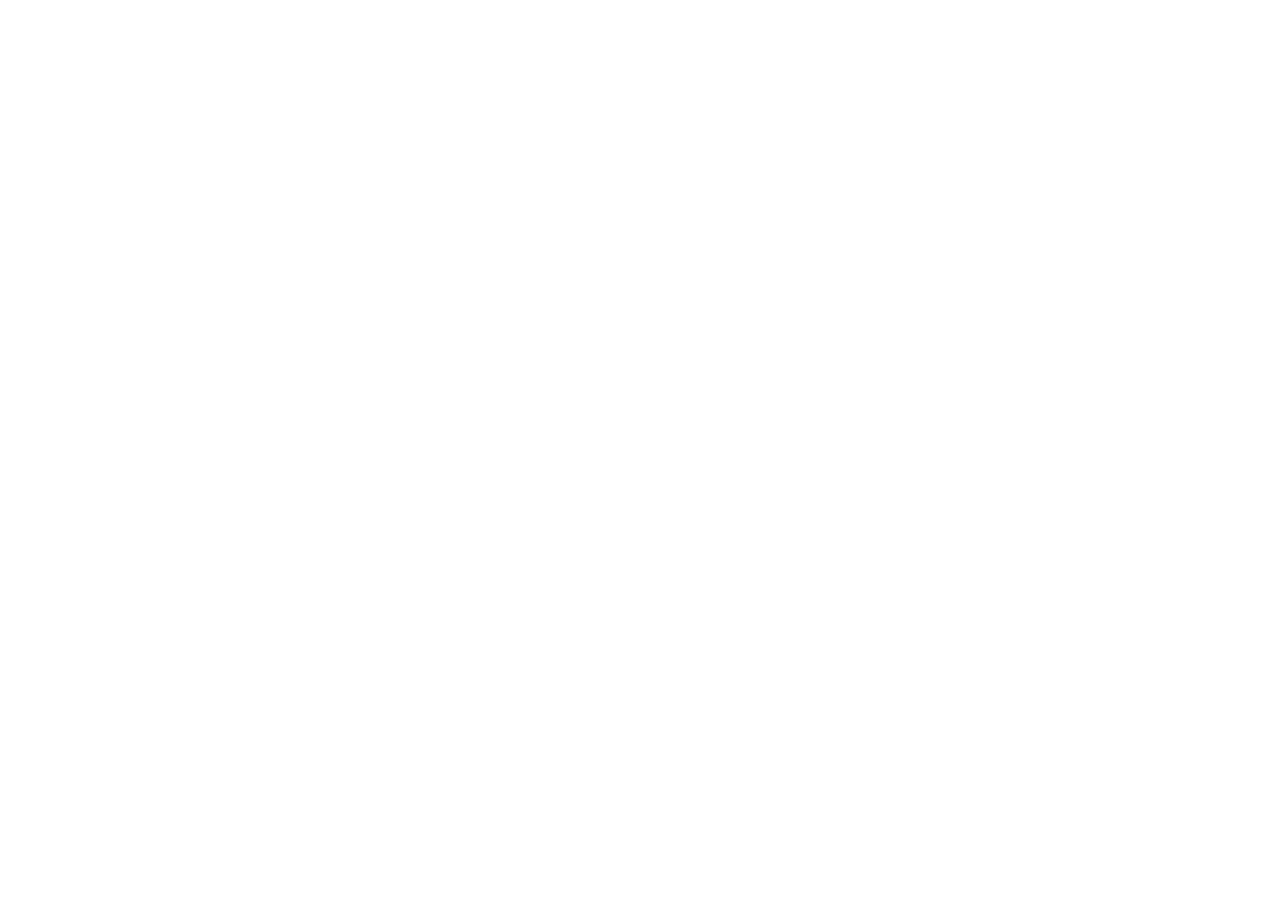
==== index.html @ b1bc32f0 "first commit" ====
<!DOCTYPE html>
<html lang="en">
<head>
    <meta charset="UTF-8">
    <meta http-equiv="X-UA-Compatible" content="IE=edge">
    <meta name="viewport" content="width=device-width, initial-scale=1.0">
    <link rel="stylesheet" href="style.css">
    <title>Assignment-2</title>
</head>
<body>
    
</body>
</html>
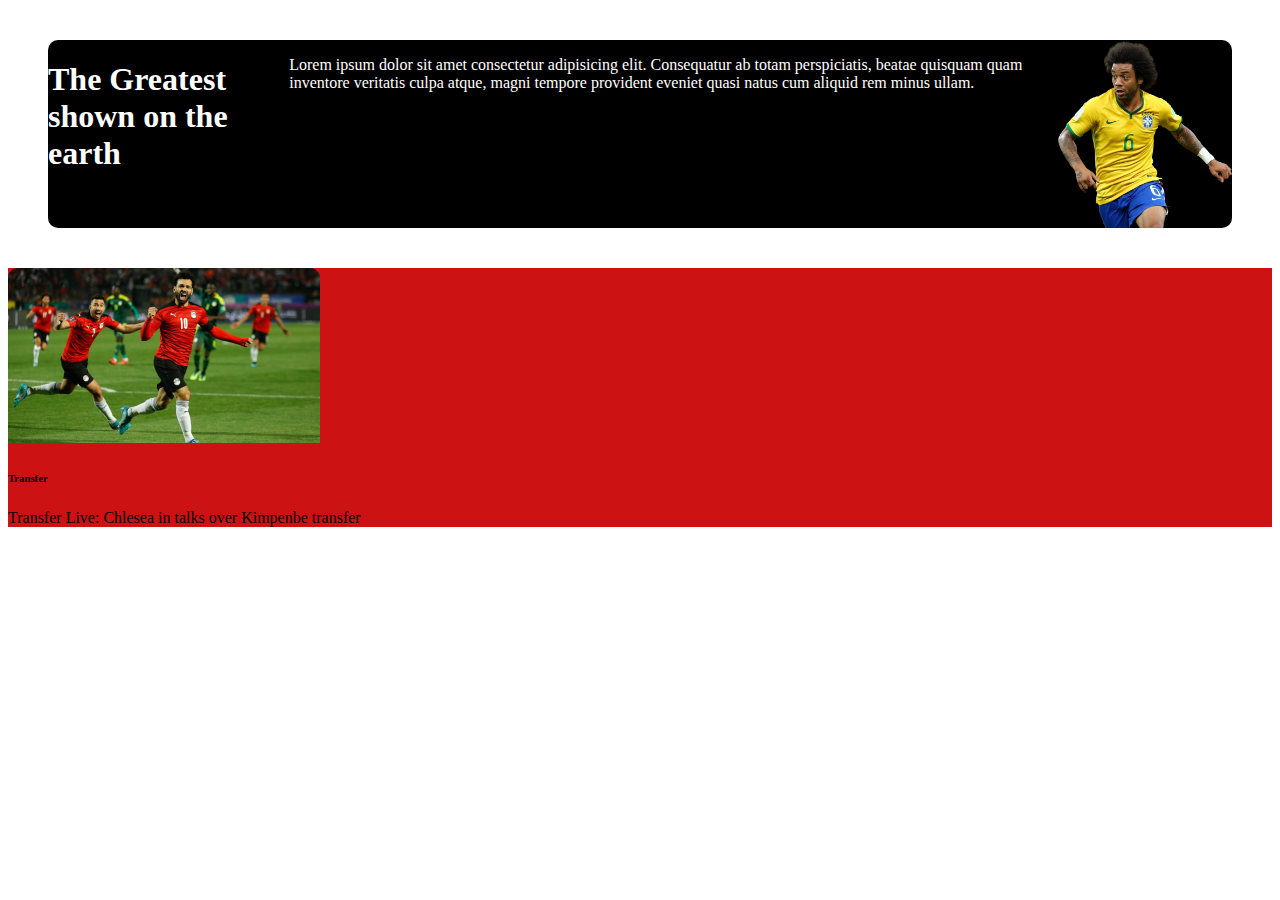
==== commit 974747a1: "second commmit" ====
--- a/index.html
+++ b/index.html
@@ -4,10 +4,44 @@
     <meta charset="UTF-8">
     <meta http-equiv="X-UA-Compatible" content="IE=edge">
     <meta name="viewport" content="width=device-width, initial-scale=1.0">
+    
     <link rel="stylesheet" href="style.css">
     <title>Assignment-2</title>
 </head>
+
 <body>
-    
+
+<section class="header">
+    <div class="text">
+        <h1>The Greatest shown on the earth</h1>
+        <div><p>
+            Lorem ipsum dolor sit amet consectetur adipisicing elit. Consequatur ab totam perspiciatis, beatae quisquam quam inventore veritatis culpa atque, magni tempore provident eveniet quasi natus cum aliquid rem minus ullam.
+        </p>
+        </div>
+        
+    <div class="Banner">
+        <img src="Banner Image.png" alt="Banner Image"> 
+    </div>
+</section>
+   
+    <!-- blog part -->
+
+<section class="blog">
+    <div class="thumbnail">
+        <img src="Blog Image.png" alt="Blog Image">
+        </div>
+
+    <div class="transfer">
+        <h6>Transfer</h6>
+    </div>
+    <div class="transfer-live"></div>
+    <p>Transfer Live: Chlesea in talks
+        over Kimpenbe transfer</p>
+
+
+</section>
+
+
+
 </body>
 </html>--- a/style.css
+++ b/style.css
@@ -0,0 +1,39 @@
+@import url('https://fonts.googleapis.com/css2?family=Poppins&family=Roboto:ital,wght@0,300;0,500;1,400&display=swap');
+
+/* commmon utilitis */
+.body{
+    font-family: 'Poppins', sans-serif;
+    font-family: 'Roboto', sans-serif;
+   
+}
+.Banner img{
+    position: ;
+    height: 100%;
+    width: 100%;
+}
+.header{
+
+}
+
+.blog{
+    background-color: rgb(204, 18, 18);
+}
+.text{
+    color: white;
+    background-color: black;
+    display: flex;
+    border-radius: 10px;
+    margin: 40px
+}
+.transfer{
+
+}
+.transfer-live{
+
+
+}
+
+.thumbnail img{
+
+}
+
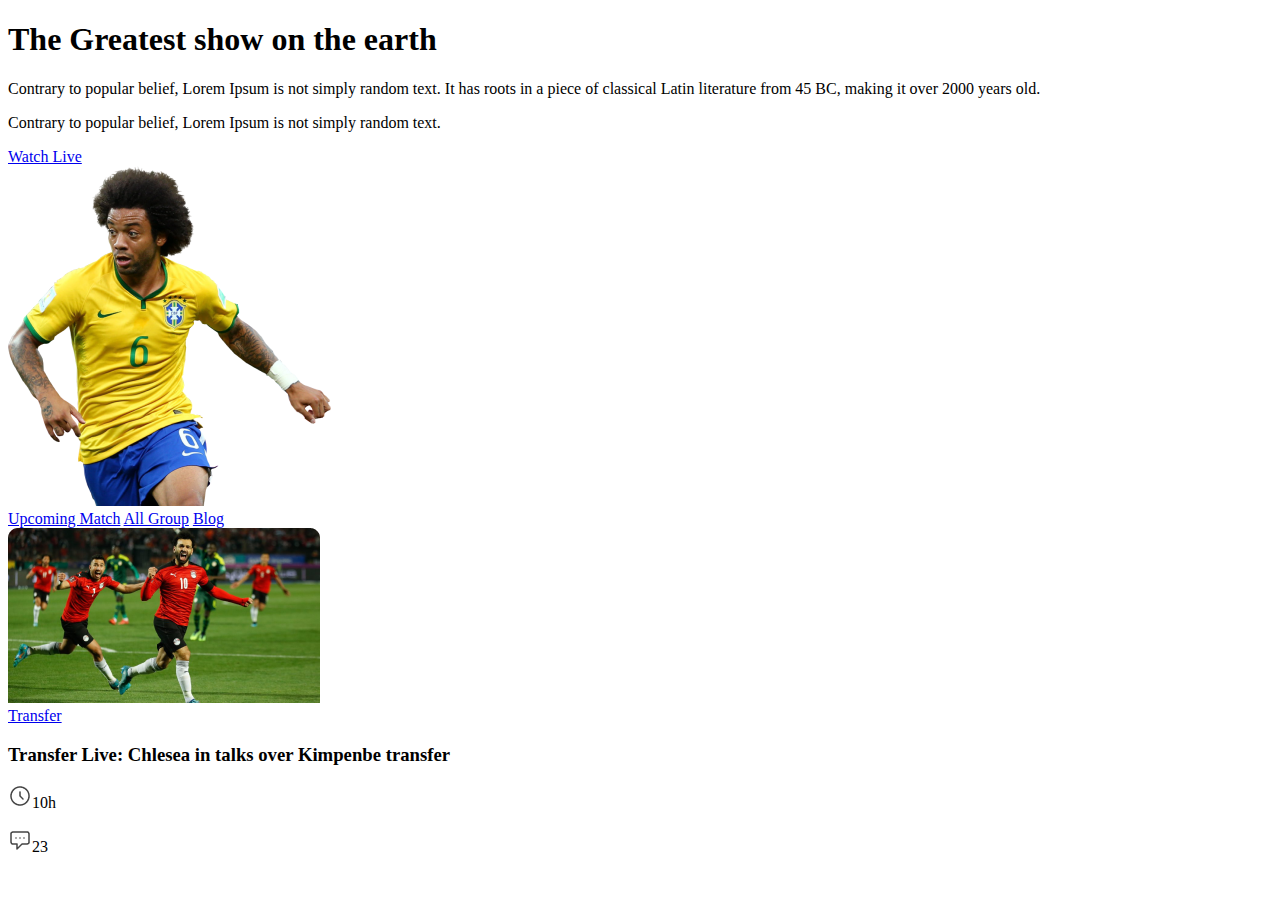
==== commit 24b474a8: "renewrd" ====
--- a/index.html
+++ b/index.html
@@ -1,47 +1,87 @@
 <!DOCTYPE html>
 <html lang="en">
-<head>
-    <meta charset="UTF-8">
-    <meta http-equiv="X-UA-Compatible" content="IE=edge">
-    <meta name="viewport" content="width=device-width, initial-scale=1.0">
-    
-    <link rel="stylesheet" href="style.css">
+  <head>
+    <meta charset="UTF-8" />
+    <meta http-equiv="X-UA-Compatible" content="IE=edge" />
+    <meta name="viewport" content="width=device-width, initial-scale=1.0" />
+    <link
+      rel="stylesheet"
+      href="https://cdnjs.cloudflare.com/ajax/libs/font-awesome/6.1.1/css/all.min.css"
+    />
+    <link rel="stylesheet" href="css/style.css" />
+    <link rel="stylesheet" href="css/responsive.css" />
     <title>Assignment-2</title>
-</head>
-
-<body>
-
-<section class="header">
-    <div class="text">
-        <h1>The Greatest shown on the earth</h1>
-        <div><p>
-            Lorem ipsum dolor sit amet consectetur adipisicing elit. Consequatur ab totam perspiciatis, beatae quisquam quam inventore veritatis culpa atque, magni tempore provident eveniet quasi natus cum aliquid rem minus ullam.
-        </p>
+  </head>
+  <body>
+    <!-- Banner Start-->
+    <section class="banner">
+      <div class="banner_content">
+        <div class="banner_left">
+          <div class="banner_text">
+            <h1>The Greatest show on the earth</h1>
+            <p class="d-md-sm-none">
+              Contrary to popular belief, Lorem Ipsum is not simply random text.
+              It has roots in a piece of classical Latin literature from 45 BC,
+              making it over 2000 years old.
+            </p>
+            <p class="d-lg-none d-md-sm-block">
+              Contrary to popular belief, Lorem Ipsum is not simply random text.
+            </p>
+            <a href="#" class="btn btn-banner">Watch Live</a>
+          </div>
         </div>
-        
-    <div class="Banner">
-        <img src="Banner Image.png" alt="Banner Image"> 
-    </div>
-</section>
-   
-    <!-- blog part -->
-
-<section class="blog">
-    <div class="thumbnail">
-        <img src="Blog Image.png" alt="Blog Image">
+        <div class="banner_right">
+          <div class="banner_img">
+            <img
+              src="images/Banner Image.png"
+              class="image-fluid"
+              alt="world cup"
+            />
+          </div>
         </div>
-
-    <div class="transfer">
-        <h6>Transfer</h6>
-    </div>
-    <div class="transfer-live"></div>
-    <p>Transfer Live: Chlesea in talks
-        over Kimpenbe transfer</p>
-
-
-</section>
-
-
-
-</body>
-</html>+      </div>
+    </section>
+    <!-- banner part end -->
+    <!-- live match list start -->
+    <section class="live_match">
+      <div class="live_match_box">
+        <div class="live_match_content">
+          <div class="live_match_left">
+            <div class="live_btn_list">
+              <a href="upcomming.html" class="btn live_btn">Upcoming Match</a>
+              <a href="group.html" class="btn live_btn">All Group</a>
+              <a href="index.html" class="btn live_btn btn-active blog_btn"
+                >Blog</a
+              >
+            </div>
+          </div>
+          <div class="live_match_right">
+            <!-- single grid start -->
+            <div class="live_match_item">
+              <img
+                src="images/Blog Image.png"
+                class="image-fluid"
+                alt="world cup"
+              />
+              <div class="match_item_bottom">
+                <a href="#" class="btn-small">Transfer</a>
+                <h3>Transfer Live: Chlesea in talks over Kimpenbe transfer</h3>
+                <div class="icon_bpx">
+                  <p>
+                    <img
+                      src="images/Time Icon.png"
+                      class="image-fluid"
+                      alt="world cup"
+                    /><span>10h</span>
+                  </p>
+                  <p class="icon_2">
+                    <img
+                      src="images/Chat Icon.png"
+                      class="image-fluid"
+                      alt="world cup"
+                    /><span>23</span>
+                  </p>
+                </div>
+              </div>
+            </div>
+            <!-- single grid end -->
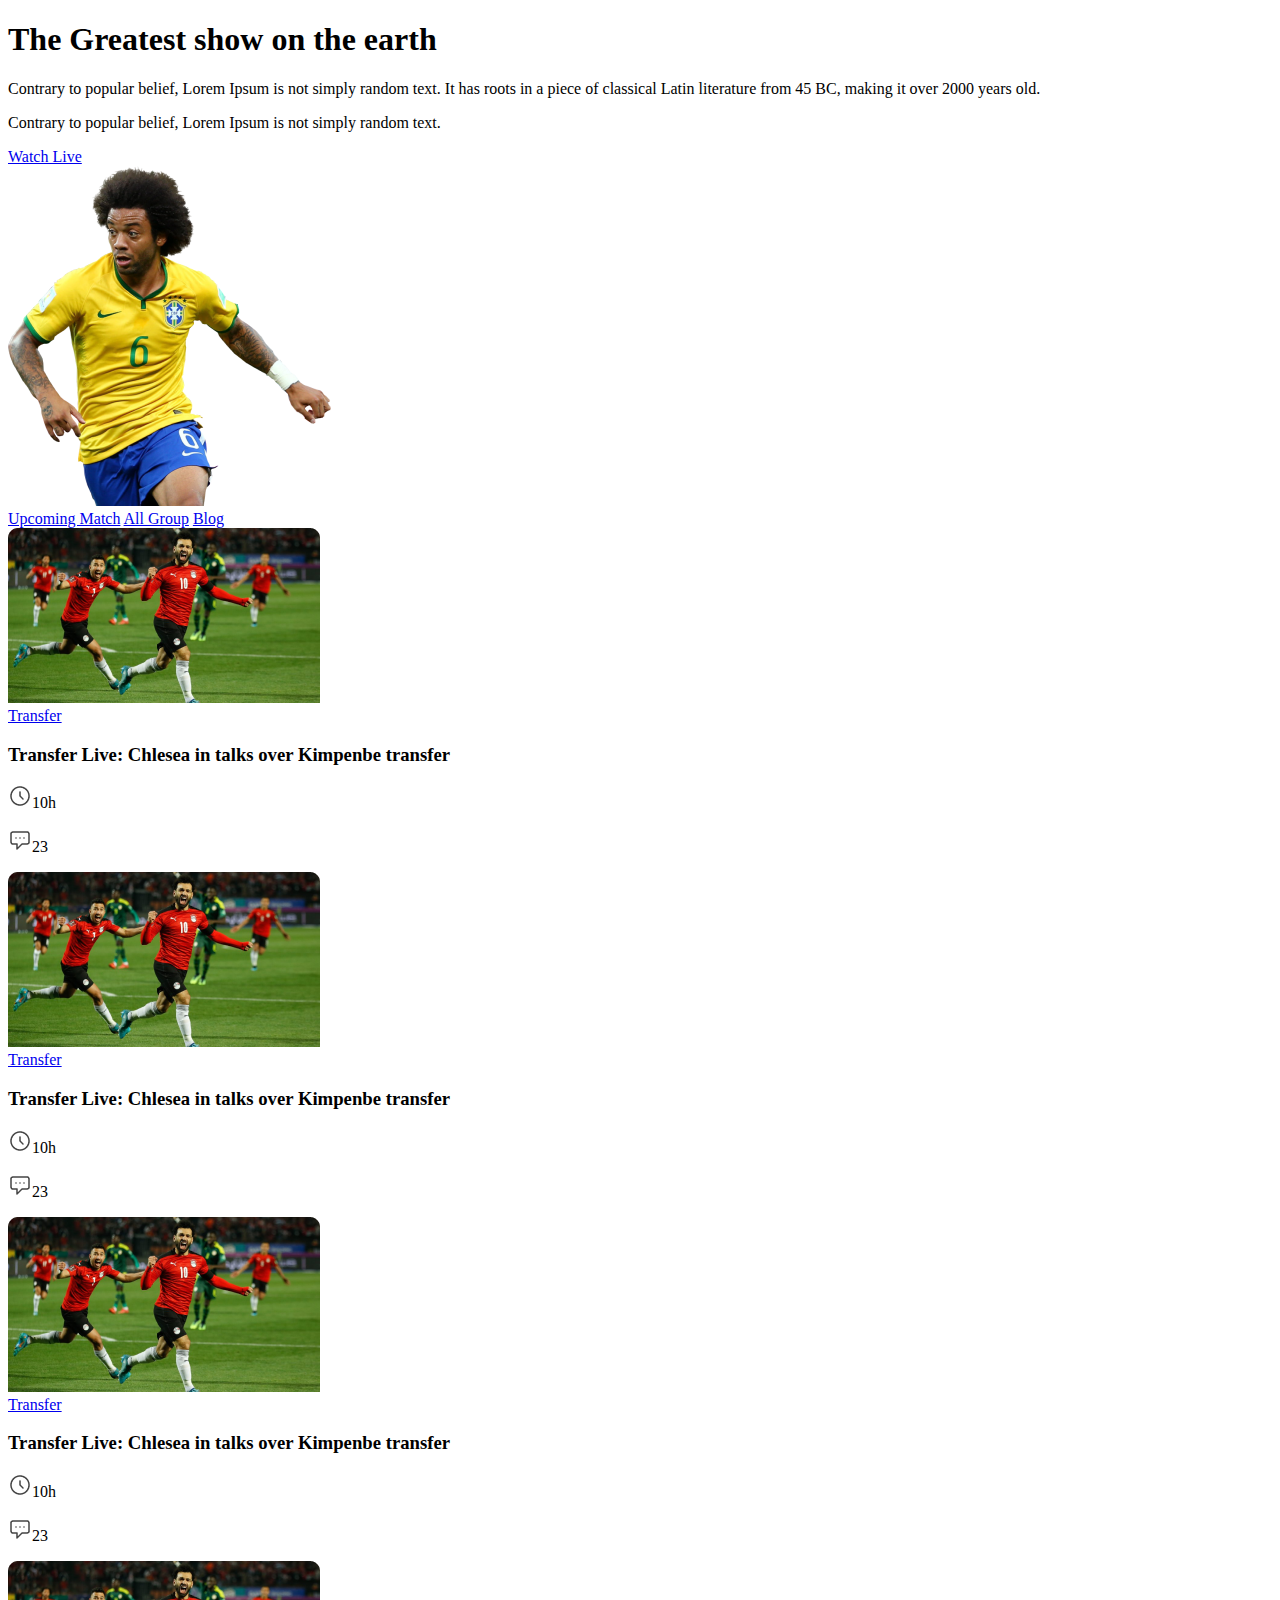
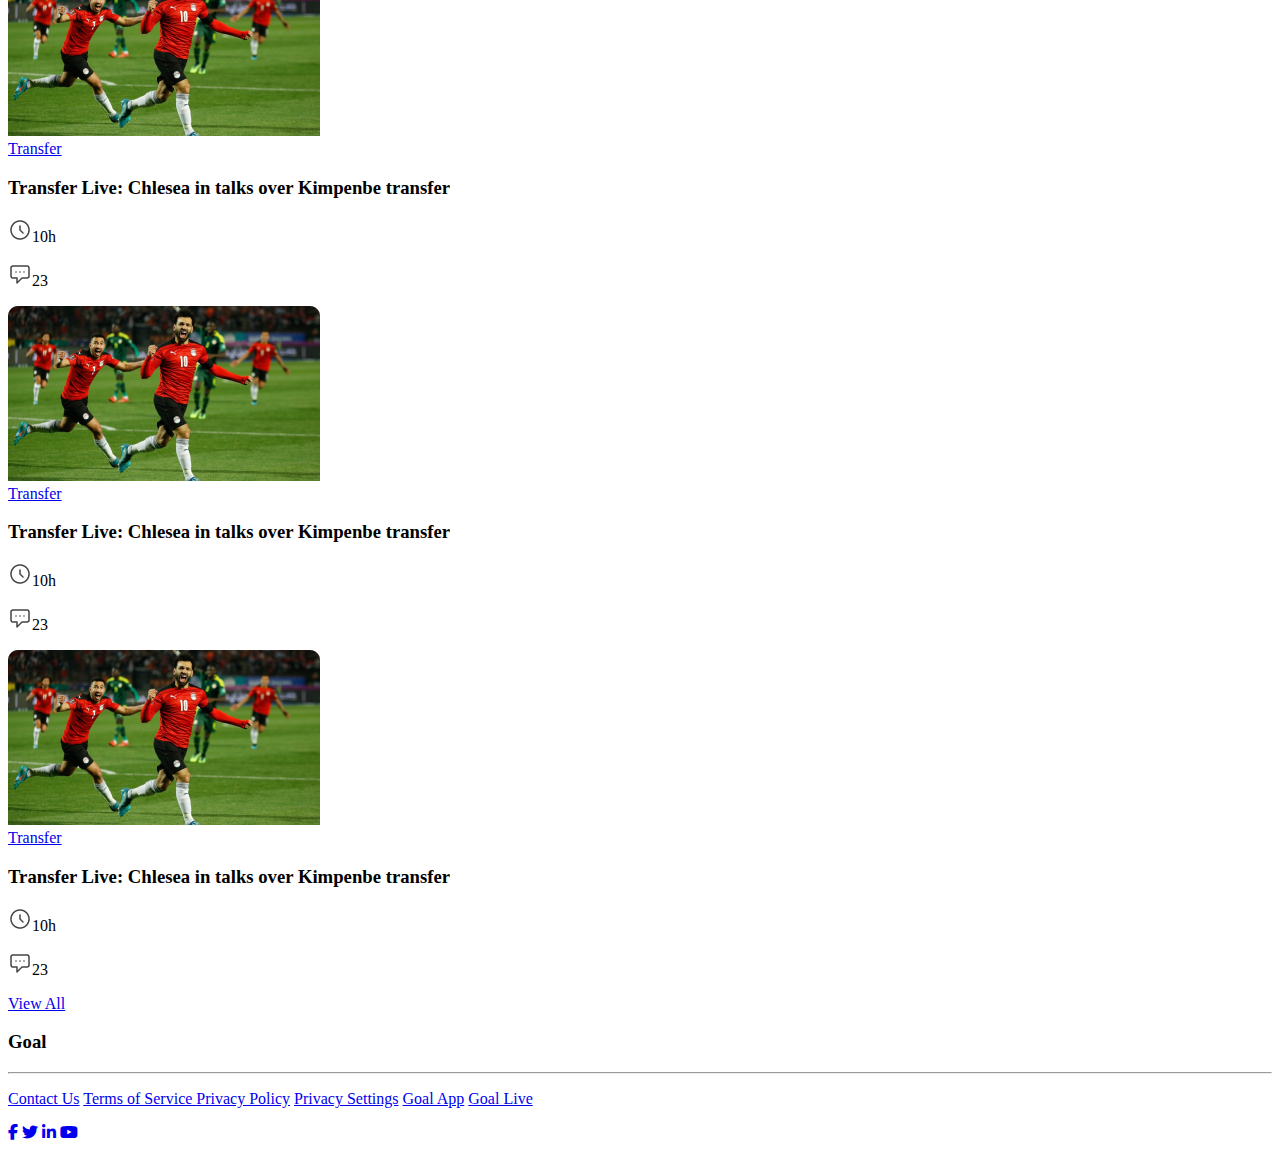
==== commit 2b255d6d: "upcoming added" ====
--- a/index.html
+++ b/index.html
@@ -85,3 +85,200 @@
               </div>
             </div>
             <!-- single grid end -->
+
+            <!-- single grid start -->
+            <div class="live_match_item">
+              <img
+                src="images/Blog Image.png"
+                class="image-fluid"
+                alt="world cup"
+              />
+              <div class="match_item_bottom">
+                <a href="#" class="btn-small">Transfer</a>
+                <h3>Transfer Live: Chlesea in talks over Kimpenbe transfer</h3>
+                <div class="icon_bpx">
+                  <p>
+                    <img
+                      src="images/Time Icon.png"
+                      class="image-fluid"
+                      alt="world cup"
+                    /><span>10h</span>
+                  </p>
+                  <p class="icon_2">
+                    <img
+                      src="images/Chat Icon.png"
+                      class="image-fluid"
+                      alt="world cup"
+                    /><span>23</span>
+                  </p>
+                </div>
+              </div>
+            </div>
+            <!-- single grid end -->
+
+            <!-- single grid start -->
+            <div class="live_match_item">
+              <img
+                src="images/Blog Image.png"
+                class="image-fluid"
+                alt="world cup"
+              />
+              <div class="match_item_bottom">
+                <a href="#" class="btn-small">Transfer</a>
+                <h3>Transfer Live: Chlesea in talks over Kimpenbe transfer</h3>
+                <div class="icon_bpx">
+                  <p>
+                    <img
+                      src="images/Time Icon.png"
+                      class="image-fluid"
+                      alt="world cup"
+                    /><span>10h</span>
+                  </p>
+                  <p class="icon_2">
+                    <img
+                      src="images/Chat Icon.png"
+                      class="image-fluid"
+                      alt="world cup"
+                    /><span>23</span>
+                  </p>
+                </div>
+              </div>
+            </div>
+            <!-- single grid end -->
+
+            <!-- single grid start -->
+            <div class="live_match_item">
+              <img
+                src="images/Blog Image.png"
+                class="image-fluid"
+                alt="world cup"
+              />
+              <div class="match_item_bottom">
+                <a href="#" class="btn-small">Transfer</a>
+                <h3>Transfer Live: Chlesea in talks over Kimpenbe transfer</h3>
+                <div class="icon_bpx">
+                  <p>
+                    <img
+                      src="images/Time Icon.png"
+                      class="image-fluid"
+                      alt="world cup"
+                    /><span>10h</span>
+                  </p>
+                  <p class="icon_2">
+                    <img
+                      src="images/Chat Icon.png"
+                      class="image-fluid"
+                      alt="world cup"
+                    /><span>23</span>
+                  </p>
+                </div>
+              </div>
+            </div>
+            <!-- single grid end -->
+
+            <!-- single grid start -->
+            <div class="live_match_item">
+              <img
+                src="images/Blog Image.png"
+                class="image-fluid"
+                alt="world cup"
+              />
+              <div class="match_item_bottom">
+                <a href="#" class="btn-small">Transfer</a>
+                <h3>Transfer Live: Chlesea in talks over Kimpenbe transfer</h3>
+                <div class="icon_bpx">
+                  <p>
+                    <img
+                      src="images/Time Icon.png"
+                      class="image-fluid"
+                      alt="world cup"
+                    /><span>10h</span>
+                  </p>
+                  <p class="icon_2">
+                    <img
+                      src="images/Chat Icon.png"
+                      class="image-fluid"
+                      alt="world cup"
+                    /><span>23</span>
+                  </p>
+                </div>
+              </div>
+            </div>
+            <!-- single grid end -->
+
+            <!-- single grid start -->
+            <div class="live_match_item">
+              <img
+                src="images/Blog Image.png"
+                class="image-fluid"
+                alt="world cup"
+              />
+              <div class="match_item_bottom">
+                <a href="#" class="btn-small">Transfer</a>
+                <h3>Transfer Live: Chlesea in talks over Kimpenbe transfer</h3>
+                <div class="icon_bpx">
+                  <p>
+                    <img
+                      src="images/Time Icon.png"
+                      class="image-fluid"
+                      alt="world cup"
+                    /><span>10h</span>
+                  </p>
+                  <p class="icon_2">
+                    <img
+                      src="images/Chat Icon.png"
+                      class="image-fluid"
+                      alt="world cup"
+                    /><span>23</span>
+                  </p>
+                </div>
+              </div>
+            </div>
+            <!-- single grid end -->
+          </div>
+        </div>
+        <a href="#" class="btn btn-active btn_for_md">View All</a>
+      </div>
+    </section>
+    <!-- live match list end -->
+
+    <!-- footer part start -->
+    <footer class="footer">
+      <div class="footer_top">
+        <div class="footer_top_text">
+          <h3>Goal</h3>
+        </div>
+      </div>
+      <hr />
+      <div class="footer_bottom">
+        <div class="footer_menu">
+          <p>
+            <a href="#">Contact Us</a>
+            <a href="#">Terms of Service </a>
+            <a href="#">Privacy Policy</a>
+            <a href="#">Privacy Settings</a>
+            <a href="#">Goal App</a>
+            <a href="#">Goal Live</a>
+          </p>
+        </div>
+        <div class="social_link">
+          <p>
+            <a href="https://www.facebook.com/" target="_blank"
+              ><i class="fa-brands fa-facebook-f"></i
+            ></a>
+            <a href="https://twitter.com/"
+              ><i class="fa-brands fa-twitter" target="_blank"></i
+            ></a>
+            <a href="https://www.linkedin.com/" target="_blank"
+              ><i class="fa-brands fa-linkedin-in"></i
+            ></a>
+            <a href="https://www.youtube.com/" target="_blank"
+              ><i class="fa-brands fa-youtube"></i
+            ></a>
+          </p>
+        </div>
+      </div>
+    </footer>
+    <!-- footer part end -->
+  </body>
+</html>
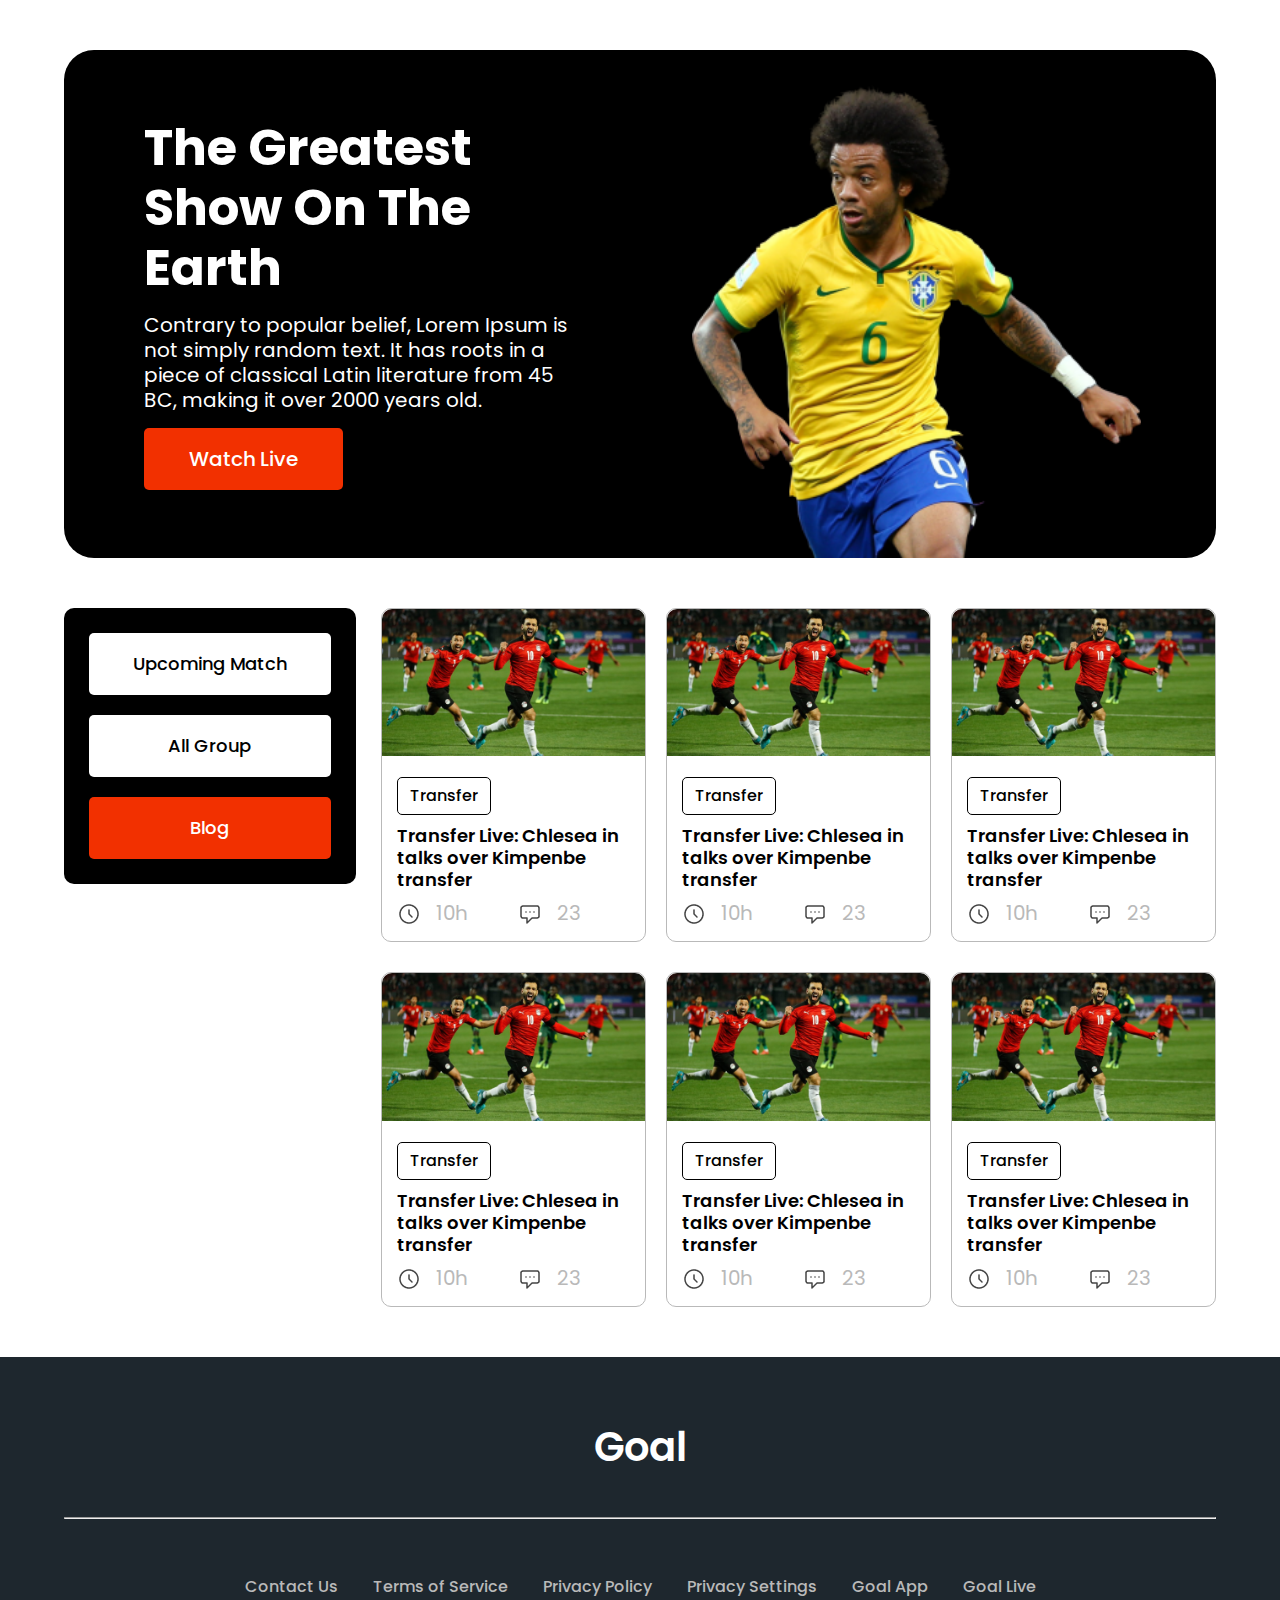
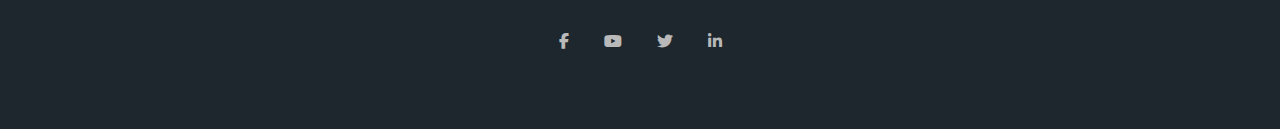
==== commit 2ac9d9d5: "some error found" ====
--- a/index.html
+++ b/index.html
@@ -18,13 +18,13 @@
       <div class="banner_content">
         <div class="banner_left">
           <div class="banner_text">
-            <h1>The Greatest show on the earth</h1>
+            <h1>The Greatest Show On The Earth</h1>
             <p class="d-md-sm-none">
               Contrary to popular belief, Lorem Ipsum is not simply random text.
               It has roots in a piece of classical Latin literature from 45 BC,
               making it over 2000 years old.
             </p>
-            <p class="d-lg-none d-md-sm-block">
+            <p class="banner-p d-md-sm-block">
               Contrary to popular belief, Lorem Ipsum is not simply random text.
             </p>
             <a href="#" class="btn btn-banner">Watch Live</a>
@@ -42,6 +42,7 @@
       </div>
     </section>
     <!-- banner part end -->
+
     <!-- live match list start -->
     <section class="live_match">
       <div class="live_match_box">
@@ -266,15 +267,16 @@
             <a href="https://www.facebook.com/" target="_blank"
               ><i class="fa-brands fa-facebook-f"></i
             ></a>
+            <a href="https://www.youtube.com/" target="_blank"
+            ><i class="fa-brands fa-youtube"></i
+          ></a>
             <a href="https://twitter.com/"
               ><i class="fa-brands fa-twitter" target="_blank"></i
             ></a>
             <a href="https://www.linkedin.com/" target="_blank"
               ><i class="fa-brands fa-linkedin-in"></i
             ></a>
-            <a href="https://www.youtube.com/" target="_blank"
-              ><i class="fa-brands fa-youtube"></i
-            ></a>
+           
           </p>
         </div>
       </div>
--- a/css/style.css
+++ b/css/style.css
@@ -0,0 +1,329 @@
+@import url("https://fonts.googleapis.com/css2?family=Poppins:wght@300;400;500;600;700&display=swap");
+
+/* root part */
+:root {
+  --color-primary: #000000;
+  --color-border-primary: #000000;
+  --color-secondery: #f23000;
+  --color-hover-red: #2c5a97;
+  --color-icon: rgba(22, 22, 22, 0.7);
+  --color-footer-link: #b9b9b9;
+  --color-white: #ffffff;
+  --color-hover-white: #ffffff;
+  --color-footer: #1e272e;
+}
+
+/* first part started */
+* {
+  padding: 0;
+  margin: 0;
+  box-sizing: border-box;
+}
+
+body {
+  font-family: "Poppins", sans-serif;
+  font-size: 20px;
+  font-weight: 400;
+  color: var(--color-primary);
+  line-height: 25px;
+}
+
+p,ul,h1,h2,h3,h4,h5,h6{
+  margin: 0px;
+}
+
+p {
+  color: var(--color-white);
+}
+
+section {
+  width: 90%;
+  margin: 50px auto;
+}
+.image-fluid {
+  max-width: 100%;
+}
+.text-center {
+  text-align: center;
+}
+/* first part finished */
+
+
+
+.btn {
+  font-family: "Poppins", sans-serif;
+  font-size: 20px;
+  line-height: 30px;
+  font-weight: 500;
+  text-decoration: none;
+  display: inline-block;
+  background-color: var(--color-white);
+  color: var(--color-primary);
+  border-radius: 5px;
+}
+.btn-banner {
+  padding: 16px 45px;
+  background-color: var(--color-secondery);
+  color: var(--color-white);
+  position: relative;
+}
+.btn-active {
+  background-color: var(--color-secondery);
+  color: var(--color-white);
+}
+.btn-small {
+  font-family: "Poppins", sans-serif;
+  font-size: 16px;
+  line-height: 24px;
+  font-weight: 500;
+  padding: 6px 12px;
+  background-color: var(--color-white);
+  color: var(--color-primary);
+  border: 1px solid var(--color-border-primary);
+  border-radius: 5px;
+  display: inline-block;
+  text-decoration: none;
+  transition: 0.4s all ease;
+}
+/* btn css end */
+
+/* main css part start */
+/* banner part start */
+.banner {
+  background-color: var(--color-primary);
+  border-radius: 30px;
+}
+.banner_content {
+  display: flex;
+  justify-content: space-between;
+}
+.banner_left {
+  width: 45%;
+  min-height: 100%;
+  display: flex;
+  align-items: center;
+}
+.banner_right {
+  width: 52%;
+  padding-top: 35px;
+}
+.banner_img {
+  display: flex;
+  align-items: flex-end;
+  justify-content: center;
+  min-height: 100%;
+}
+.banner_img img {
+  width: 75%;
+}
+.banner_text {
+  padding-left: 80px;
+}
+.banner_text h1 {
+  margin-bottom: 20px;
+  font-size: 70px;
+  line-height: 80px;
+  font-weight: 700;
+  color: var(--color-white);
+}
+.banner_text p {
+  margin-bottom: 20px;
+}
+.btn-banner::before {
+  content: url(../images/right.png);
+  position: absolute;
+  top: 33%;
+  transition: 0.5s all ease;
+  right: 20%;
+  opacity: 0;
+  transition: 0.3s;
+}
+
+.btn-banner:hover.btn-banner::before {
+  right: 7%;
+  opacity: 1;
+}
+
+.banner-p{
+  display: none;
+}
+
+/* banner part end */
+
+
+/* live match part start */
+
+.live_match_content {
+  display: flex;
+  justify-content: space-between;
+}
+
+.live_btn:hover {
+  background-color: var(--color-hover-red);
+  color: var(--color-white);
+}
+
+.live_btn {
+  display: block;
+  width: 100%;
+  padding: 16px 30px;
+  text-align: center;
+  margin-bottom: 20px;
+  transition: 0.4s all ease;
+}
+
+.live_btn:last-child {
+  margin-bottom: 0;
+}
+
+.live_match_left {
+  width: 300px;
+  max-height: 276px;
+  padding: 25px;
+  box-sizing: border-box;
+  background-color: var(--color-primary);
+  margin-right: 25px;
+  border-radius: 10px;
+}
+
+.live_match_right {
+  box-sizing: border-box;
+  width: 75%;
+  display: grid;
+  grid-template-columns: repeat(3, 1fr);
+  grid-template-rows: repeat(2, 1fr);
+  gap: 30px 20px;
+}
+
+.live_match_item {
+  border: 1px solid var(--color-footer-link);
+  border-radius: 10px;
+}
+
+.live_match_item img {
+  border-top-left-radius: 10px;
+  border-top-right-radius: 10px;
+}
+
+.match_item_bottom {
+  padding: 20px;
+}
+
+.btn_for_md {
+  padding: 16px 35px;
+  margin: 0 auto;
+  width: 200px;
+  margin: 0 auto;
+  text-align: center;
+  margin-top: 40px;
+  display: none;
+}
+
+.match_item_bottom h3 {
+  margin: 10px 0;
+  font-size: 18px;
+  line-height: 27px;
+  font-weight: 600;
+}
+
+.icon_bpx {
+  display: flex;
+}
+
+.icon_bpx p {
+  color: var(--color-footer-link);
+  display: flex;
+  align-items: center;
+}
+
+.icon_bpx p span {
+  margin-left: 15px;
+}
+
+.icon_2 {
+  margin-left: 50px;
+}
+
+.btn-small:hover {
+  background-color: var(--color-secondery);
+  border-color: var(--color-secondery);
+  color: var(--color-white);
+}
+
+/* live match part  */
+
+
+
+/* footer part  */
+.footer {
+  padding: 60px 0;
+  background-color: var(--color-footer);
+}
+
+hr{
+  width: 90%;
+  margin: 40px auto;
+}
+
+.footer_top_text {
+  text-align: center;
+}
+
+.footer_top_text h3 {
+  font-size: 40px;
+  line-height: 60px;
+  font-weight: 600;
+  color: var(--color-white);
+}
+
+.footer_menu,
+.social_link {
+  text-align: center;
+}
+
+.footer_menu p a,
+.social_link p a {
+  font-family: "Poppins", sans-serif;
+  font-size: 16px;
+  font-weight: 500;
+  color: var(--color-footer-link);
+  text-decoration: none;
+  display: inline-block;
+  margin: 15px;
+}
+
+/* footer part end*/
+
+
+
+/* upcomming page part start*/
+
+.upcomming_match {
+  padding: 40px 25px;
+}
+.live_match_item.upcomming_match img {
+  border-radius: 0;
+}
+.vs_bottom {
+  margin-top: 20px;
+  padding: 0;
+}
+.vs_bottom h3,
+.vs_bottom p {
+  text-align: center;
+}
+.vs_match p {
+  display: flex;
+  justify-content: space-between;
+  align-items: center;
+  font-size: 16px;
+  line-height: 24px;
+  font-weight: 700;
+  color: var(--color-primary);
+}
+
+.vs_bottom p {
+  color: var(--color-footer-link);
+}
+
+/* upcomming page part end*/
--- a/css/responsive.css
+++ b/css/responsive.css
@@ -0,0 +1,234 @@
+@media (max-width: 767px) {
+  /* banner part start */
+  .banner {
+    padding: 15px;
+    padding-bottom: 0px;
+  }
+  .banner_content {
+    display: block;
+  }
+  .banner_left {
+    padding-top: 40px;
+    width: 95%;
+    margin: 0 auto;
+    display: block;
+  }
+  .banner_right {
+    width: 95%;
+    margin: 0 auto;
+  }
+  .banner_img img {
+    width: 90%;
+  }
+  .banner_text {
+    padding: 0 15px;
+    text-align: center;
+  }
+  .banner_text h1 {
+    font-size: 22px;
+    line-height: 33px;
+    margin-bottom: 15px;
+  }
+  .banner_text p {
+    margin-bottom: 15px;
+  }
+  .d-md-sm-block {
+    display: block;
+  }
+  .d-md-sm-none {
+    display: none;
+  }
+  .btn-banner {
+    padding: 13px 35px;
+    font-size: 20px;
+    line-height: 23px;
+  }
+  .btn-banner::before {
+    display: none;
+  }
+
+  /* banner part end */
+
+  /* live match part start */
+  .live_match_content {
+    display: block;
+  }
+  .live_match_left {
+    width: 100%;
+    padding: 0;
+    background-color: var(--color-white);
+    margin-bottom: 50px;
+  }
+  .live_btn_list {
+    display: flex;
+    flex-direction: column;
+    align-items: center;
+  }
+
+  .live_btn {
+    width: inherit;
+    font-size: 20px;
+    padding: 16px 40px;
+    border: 1px solid var(--color-footer-link);
+  }
+  .btn-active {
+    border-color: var(--color-secondary);
+  }
+  .blog_btn {
+    padding: 16px 65px;
+  }
+  .live_match_right {
+    width: 100%;
+
+    grid-template-columns: repeat(1, 0.93fr);
+    grid-template-rows: repeat(6, 1fr);
+    justify-content: center;
+    gap: 30px 20px;
+  }
+
+  /* live match part end */
+
+  /* footer part start */
+  .footer_menu p a {
+    display: block;
+  }
+  /* footer part end */
+
+  /* upcomming page start */
+  .vs_match p {
+    justify-content: center;
+  }
+  .upcomming_match {
+    padding: 35px 15px;
+  }
+  .live_match_item.upcomming_match img {
+    margin: 0 5%;
+  }
+  /* upcomming page end */
+}
+
+@media (min-width: 768px) and (max-width: 1023px) {
+  /* banner part start */
+  .banner_left {
+    width: 52%;
+  }
+  .banner_right {
+    width: 45%;
+  }
+  .banner_img img {
+    width: 90%;
+  }
+  .banner_text h1 {
+    font-size: 40px;
+    line-height: 50px;
+    margin-bottom: 10px;
+  }
+  .banner_text p {
+    margin-bottom: 10px;
+    text-overflow: ellipsis;
+  }
+  .d-md-sm-block {
+    display: block;
+  }
+  .d-md-sm-none {
+    display: none;
+  }
+  .btn-banner {
+    padding: 13px 35px;
+    font-size: 20px;
+    line-height: 23px;
+  }
+  .btn-banner::before {
+    top: 27%;
+  }
+  .btn-banner:hover.btn-banner::before {
+    right: 5%;
+  }
+  /* banner part end */
+  /* live match part start */
+  .live_match_content {
+    display: block;
+  }
+  .live_match_left {
+    width: 100%;
+    padding: 0;
+    background-color: var(--color-white);
+    margin-bottom: 50px;
+  }
+  .live_btn_list {
+    display: flex;
+    justify-content: space-between;
+  }
+
+  .live_btn {
+    margin: 0;
+    width: 30%;
+    font-size: 20px;
+    padding: 16px 0;
+    border: 1px solid var(--color-footer-link);
+  }
+  .btn-active {
+    border-color: var(--color-secondary);
+  }
+  .live_match_right {
+    width: 100%;
+
+    grid-template-columns: repeat(2, 1fr);
+    grid-template-rows: repeat(3, 1fr);
+    gap: 30px 20px;
+  }
+  .btn_for_md {
+    display: block;
+  }
+  /* live match part end */
+}
+
+@media (min-width: 1024px) and (max-width: 1363px) {
+  /* banner part start */
+  .banner_text h1 {
+    font-size: 50px;
+    line-height: 60px;
+    margin-bottom: 15px;
+  }
+  .banner_text p {
+    margin-bottom: 15px;
+  }
+  .d-lg-none {
+    display: none;
+  }
+  /* banner part end */
+  /* live match part start */
+  .live_btn {
+    font-size: 18px;
+  }
+  .match_item_bottom h3 {
+    line-height: 22px;
+  }
+  .match_item_bottom {
+    padding: 15px;
+  }
+  /* live match part end */
+
+  /* upcomming page start */
+  .live_match_item.upcomming_match img {
+    width: 40%;
+  }
+  .upcomming_match {
+    padding: 25px 13px;
+  }
+  .vs_bottom {
+    padding: 0;
+  }
+  /* upcomming page end */
+}
+
+@media (min-width: 1700px) {
+  .live_match_right {
+    width: 85%;
+  }
+  /* upcomming page start */
+  .vs_match p {
+    justify-content: space-evenly;
+  }
+  /* upcomming page end */
+}
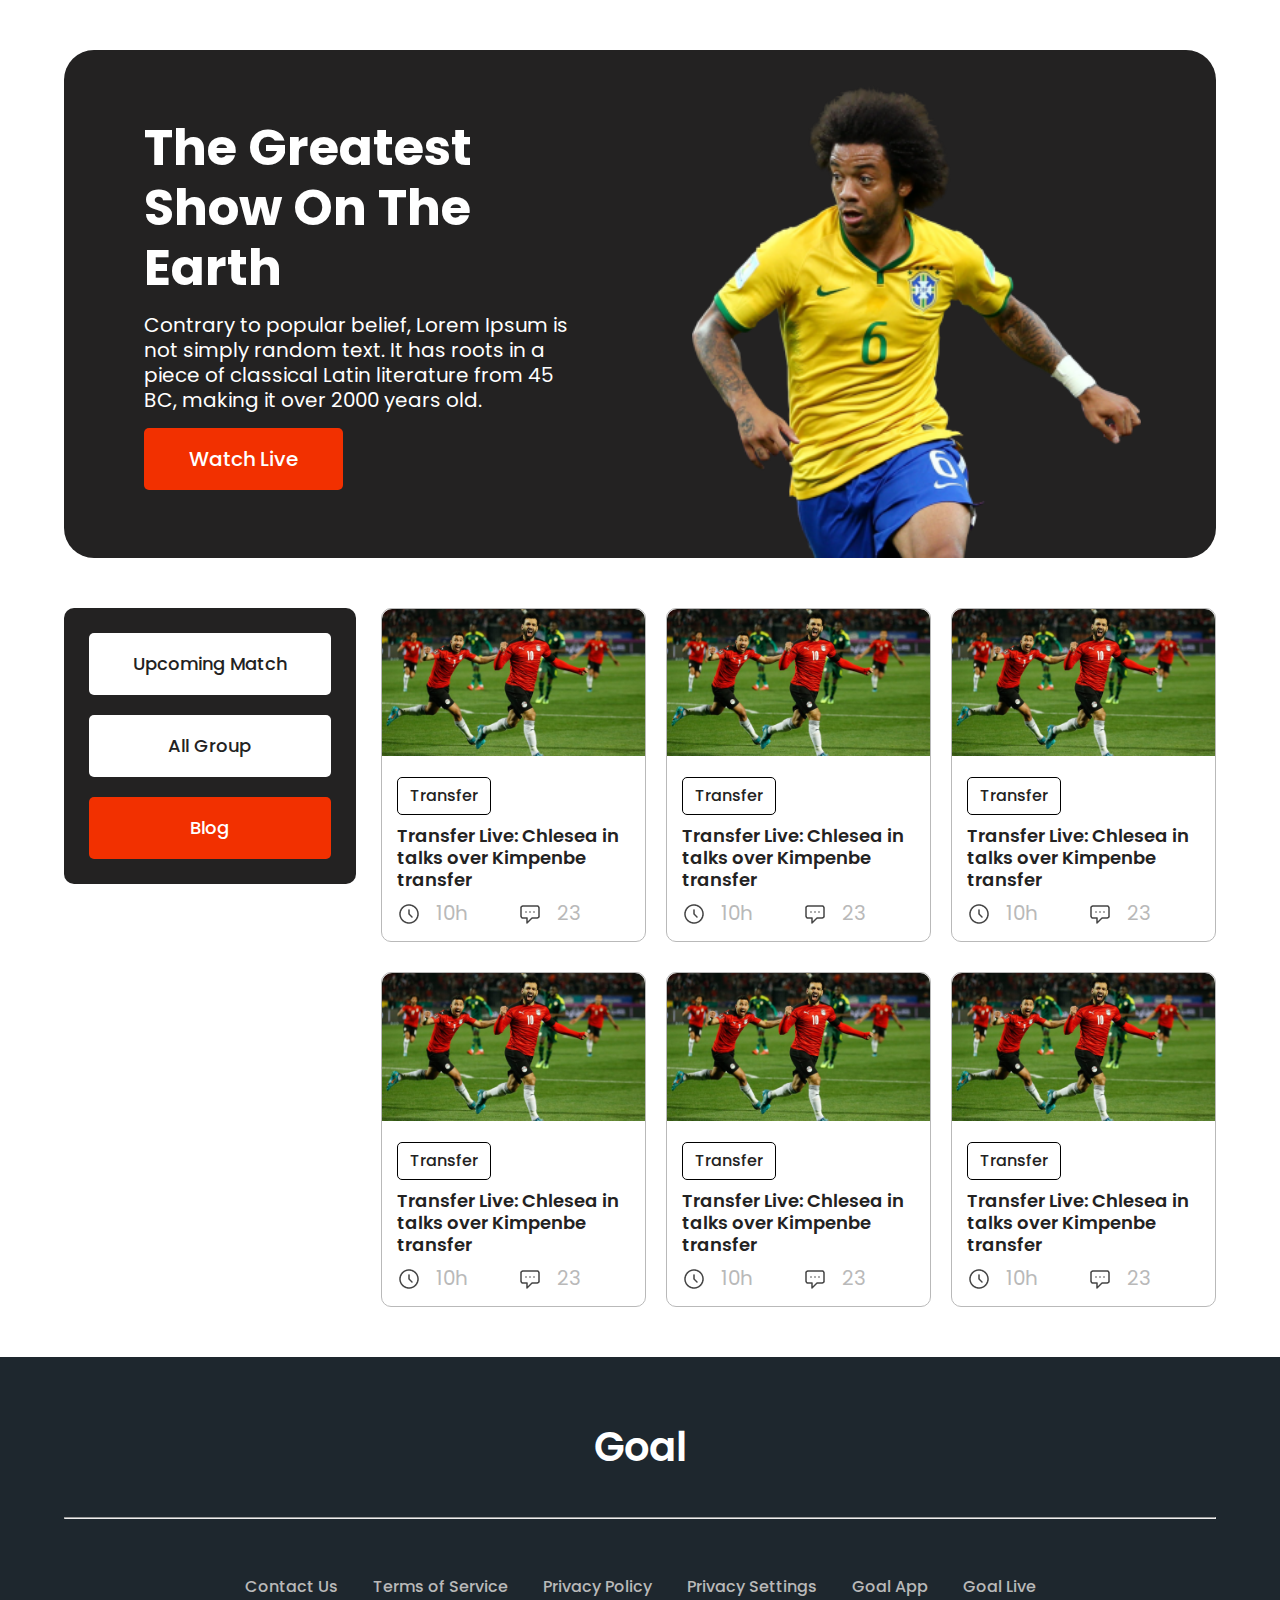
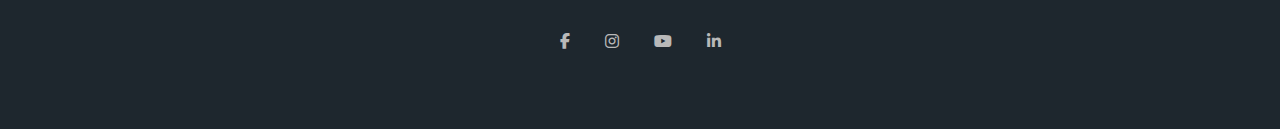
==== commit 030017bf: "updated" ====
--- a/index.html
+++ b/index.html
@@ -10,10 +10,10 @@
     />
     <link rel="stylesheet" href="css/style.css" />
     <link rel="stylesheet" href="css/responsive.css" />
-    <title>Assignment-2</title>
+    <title>Blog Page</title>
   </head>
   <body>
-    <!-- Banner Start-->
+    <!-- Banner part Start-->
     <section class="banner">
       <div class="banner_content">
         <div class="banner_left">
@@ -27,21 +27,18 @@
             <p class="banner-p d-md-sm-block">
               Contrary to popular belief, Lorem Ipsum is not simply random text.
             </p>
-            <a href="#" class="btn btn-banner">Watch Live</a>
+            <a href="" class="btn btn-banner">Watch Live</a>
           </div>
         </div>
         <div class="banner_right">
           <div class="banner_img">
             <img
-              src="images/Banner Image.png"
-              class="image-fluid"
-              alt="world cup"
-            />
+              src="images/Banner Image.png"class="image-fluid"alt="world cup"/>
           </div>
         </div>
       </div>
     </section>
-    <!-- banner part end -->
+    <!-- Banner part end -->
 
     <!-- live match list start -->
     <section class="live_match">
@@ -51,13 +48,13 @@
             <div class="live_btn_list">
               <a href="upcomming.html" class="btn live_btn">Upcoming Match</a>
               <a href="group.html" class="btn live_btn">All Group</a>
-              <a href="index.html" class="btn live_btn btn-active blog_btn"
-                >Blog</a
-              >
+              <a href="index.html" class="btn live_btn btn-active blog_btn">Blog</a>
             </div>
           </div>
           <div class="live_match_right">
-            <!-- single grid start -->
+
+
+            <!-- grid start -->
             <div class="live_match_item">
               <img
                 src="images/Blog Image.png"
@@ -72,173 +69,113 @@
                     <img
                       src="images/Time Icon.png"
                       class="image-fluid"
-                      alt="world cup"
-                    /><span>10h</span>
+                      alt="world cup"/><span>10h</span>
                   </p>
                   <p class="icon_2">
                     <img
                       src="images/Chat Icon.png"
                       class="image-fluid"
-                      alt="world cup"
-                    /><span>23</span>
-                  </p>
-                </div>
-              </div>
-            </div>
-            <!-- single grid end -->
-
-            <!-- single grid start -->
-            <div class="live_match_item">
-              <img
-                src="images/Blog Image.png"
-                class="image-fluid"
-                alt="world cup"
-              />
-              <div class="match_item_bottom">
-                <a href="#" class="btn-small">Transfer</a>
-                <h3>Transfer Live: Chlesea in talks over Kimpenbe transfer</h3>
-                <div class="icon_bpx">
-                  <p>
-                    <img
-                      src="images/Time Icon.png"
-                      class="image-fluid"
-                      alt="world cup"
-                    /><span>10h</span>
-                  </p>
-                  <p class="icon_2">
-                    <img
-                      src="images/Chat Icon.png"
-                      class="image-fluid"
-                      alt="world cup"
-                    /><span>23</span>
-                  </p>
-                </div>
-              </div>
-            </div>
-            <!-- single grid end -->
-
-            <!-- single grid start -->
-            <div class="live_match_item">
-              <img
-                src="images/Blog Image.png"
-                class="image-fluid"
-                alt="world cup"
-              />
-              <div class="match_item_bottom">
-                <a href="#" class="btn-small">Transfer</a>
-                <h3>Transfer Live: Chlesea in talks over Kimpenbe transfer</h3>
-                <div class="icon_bpx">
-                  <p>
-                    <img
-                      src="images/Time Icon.png"
-                      class="image-fluid"
-                      alt="world cup"
-                    /><span>10h</span>
-                  </p>
-                  <p class="icon_2">
-                    <img
-                      src="images/Chat Icon.png"
-                      class="image-fluid"
-                      alt="world cup"
-                    /><span>23</span>
-                  </p>
-                </div>
-              </div>
-            </div>
-            <!-- single grid end -->
-
-            <!-- single grid start -->
-            <div class="live_match_item">
-              <img
-                src="images/Blog Image.png"
-                class="image-fluid"
-                alt="world cup"
-              />
-              <div class="match_item_bottom">
-                <a href="#" class="btn-small">Transfer</a>
-                <h3>Transfer Live: Chlesea in talks over Kimpenbe transfer</h3>
-                <div class="icon_bpx">
-                  <p>
-                    <img
-                      src="images/Time Icon.png"
-                      class="image-fluid"
-                      alt="world cup"
-                    /><span>10h</span>
-                  </p>
-                  <p class="icon_2">
-                    <img
-                      src="images/Chat Icon.png"
-                      class="image-fluid"
-                      alt="world cup"
-                    /><span>23</span>
-                  </p>
-                </div>
-              </div>
-            </div>
-            <!-- single grid end -->
-
-            <!-- single grid start -->
-            <div class="live_match_item">
-              <img
-                src="images/Blog Image.png"
-                class="image-fluid"
-                alt="world cup"
-              />
-              <div class="match_item_bottom">
-                <a href="#" class="btn-small">Transfer</a>
-                <h3>Transfer Live: Chlesea in talks over Kimpenbe transfer</h3>
-                <div class="icon_bpx">
-                  <p>
-                    <img
-                      src="images/Time Icon.png"
-                      class="image-fluid"
-                      alt="world cup"
-                    /><span>10h</span>
-                  </p>
-                  <p class="icon_2">
-                    <img
-                      src="images/Chat Icon.png"
-                      class="image-fluid"
-                      alt="world cup"
-                    /><span>23</span>
-                  </p>
-                </div>
-              </div>
-            </div>
-            <!-- single grid end -->
-
-            <!-- single grid start -->
-            <div class="live_match_item">
-              <img
-                src="images/Blog Image.png"
-                class="image-fluid"
-                alt="world cup"
-              />
-              <div class="match_item_bottom">
-                <a href="#" class="btn-small">Transfer</a>
-                <h3>Transfer Live: Chlesea in talks over Kimpenbe transfer</h3>
-                <div class="icon_bpx">
-                  <p>
-                    <img
-                      src="images/Time Icon.png"
-                      class="image-fluid"
-                      alt="world cup"
-                    /><span>10h</span>
-                  </p>
-                  <p class="icon_2">
-                    <img
-                      src="images/Chat Icon.png"
-                      class="image-fluid"
-                      alt="world cup"
-                    /><span>23</span>
-                  </p>
-                </div>
-              </div>
-            </div>
-            <!-- single grid end -->
-          </div>
-        </div>
-        <a href="#" class="btn btn-active btn_for_md">View All</a>
+                      alt="world cup"/><span>23</span>
+                  </p>
+                </div>
+              </div>
+            </div>
+            <!--  grid end-->
+
+            <!--  grid start -->
+            <div class="live_match_item">
+              <img src="images/Blog Image.png"class="image-fluid"alt="world cup"/>
+              <div class="match_item_bottom">
+                <a href="" class="btn-small">Transfer</a>
+                <h3>Transfer Live: Chlesea in talks over Kimpenbe transfer</h3>
+                <div class="icon_bpx">
+                  <p>
+                    <img src="images/Time Icon.png"class="image-fluid"alt="world cup"/><span>10h</span>
+                  </p>
+                  <p class="icon_2">
+                    <img src="images/Chat Icon.png"class="image-fluid"alt="world cup"/><span>23</span>
+                  </p>
+                </div>
+              </div>
+            </div>
+            <!--  grid end -->
+
+            <!-- grid start -->
+            <div class="live_match_item">
+              <img src="images/Blog Image.png"class="image-fluid"alt="world cup"/>
+              <div class="match_item_bottom">
+                <a href="#" class="btn-small">Transfer</a>
+                <h3>Transfer Live: Chlesea in talks over Kimpenbe transfer</h3>
+                <div class="icon_bpx">
+                  <p>
+                    <img src="images/Time Icon.png"class="image-fluid"alt="world cup"/><span>10h</span>
+                  </p>
+                  <p class="icon_2">
+                    <img src="images/Chat Icon.png"class="image-fluid"alt="world cup"/><span>23</span>
+                  </p>
+                </div>
+              </div>
+            </div>
+            <!--  grid end -->
+
+            <!-- grid start -->
+            <div class="live_match_item">
+              <img src="images/Blog Image.png"class="image-fluid"alt="world cup"/>
+              <div class="match_item_bottom">
+                <a href="#" class="btn-small">Transfer</a>
+                <h3>Transfer Live: Chlesea in talks over Kimpenbe transfer</h3>
+                <div class="icon_bpx">
+                  <p>
+                    <img src="images/Time Icon.png"class="image-fluid"alt="world cup"/><span>10h</span>
+                  </p>
+                  <p class="icon_2">
+                    <img src="images/Chat Icon.png"class="image-fluid"alt="world cup"/><span>23</span>
+                  </p>
+                </div>
+              </div>
+            </div>
+            <!--  grid end -->
+
+            <!--  grid start -->
+            <div class="live_match_item">
+              <img src="images/Blog Image.png"class="image-fluid"alt="world cup"/>
+              <div class="match_item_bottom">
+                <a href="#" class="btn-small">Transfer</a>
+                <h3>Transfer Live: Chlesea in talks over Kimpenbe transfer</h3>
+                <div class="icon_bpx">
+                  <p>
+                    <img src="images/Time Icon.png"class="image-fluid"alt="world cup"/><span>10h</span>
+                  </p>
+                  <p class="icon_2">
+                    <img src="images/Chat Icon.png"class="image-fluid"alt="world cup"/><span>23</span>
+                  </p>
+                </div>
+              </div>
+            </div>
+            <!--grid end -->
+
+            <!--grid start -->
+            <div class="live_match_item">
+              <img src="images/Blog Image.png"class="image-fluid"alt="world cup"/>
+              <div class="match_item_bottom">
+                <a href="#" class="btn-small">Transfer</a>
+                <h3>Transfer Live: Chlesea in talks over Kimpenbe transfer</h3>
+                <div class="icon_bpx">
+                  <p>
+                    <img src="images/Time Icon.png"class="image-fluid"alt="world cup"/><span>10h</span>
+                  </p>
+                  <p class="icon_2">
+                    <img src="images/Chat Icon.png"class="image-fluid"alt="world cup"/><span>23</span>
+                  </p>
+                </div>
+              </div>
+            </div>
+          </div>
+        </div>
+            <!-- sgrid end -->
+
+            <!-- live match list start -->
+        <a href="" class="btn btn-active btn_for_md">View All</a>
       </div>
     </section>
     <!-- live match list end -->
@@ -250,33 +187,24 @@
           <h3>Goal</h3>
         </div>
       </div>
-      <hr />
+      <hr/>
       <div class="footer_bottom">
         <div class="footer_menu">
           <p>
-            <a href="#">Contact Us</a>
-            <a href="#">Terms of Service </a>
-            <a href="#">Privacy Policy</a>
-            <a href="#">Privacy Settings</a>
-            <a href="#">Goal App</a>
-            <a href="#">Goal Live</a>
+            <a href="Contact Us">Contact Us</a>
+            <a href="Terms of Service">Terms of Service </a>
+            <a href="Privacy Policy">Privacy Policy</a>
+            <a href="Privacy Settings">Privacy Settings</a>
+            <a href="Goal App">Goal App</a>
+            <a href="Goal Live">Goal Live</a>
           </p>
         </div>
         <div class="social_link">
           <p>
-            <a href="https://www.facebook.com/" target="_blank"
-              ><i class="fa-brands fa-facebook-f"></i
-            ></a>
-            <a href="https://www.youtube.com/" target="_blank"
-            ><i class="fa-brands fa-youtube"></i
-          ></a>
-            <a href="https://twitter.com/"
-              ><i class="fa-brands fa-twitter" target="_blank"></i
-            ></a>
-            <a href="https://www.linkedin.com/" target="_blank"
-              ><i class="fa-brands fa-linkedin-in"></i
-            ></a>
-           
+            <a href="" target="_blank"><i class="fa-brands fa-facebook-f"></i></a>
+            <a href="" target="_blank"><i class="fa-brands fa-instagram"></i></a>
+            <a href="" target="_blank"><i class="fa-brands fa-youtube"></i></a>
+            <a href="" target="_blank"><i class="fa-brands fa-linkedin-in"></i></a>
           </p>
         </div>
       </div>
--- a/css/style.css
+++ b/css/style.css
@@ -2,7 +2,7 @@
 
 /* root part */
 :root {
-  --color-primary: #000000;
+  --color-primary: #232222;
   --color-border-primary: #000000;
   --color-secondery: #f23000;
   --color-hover-red: #2c5a97;
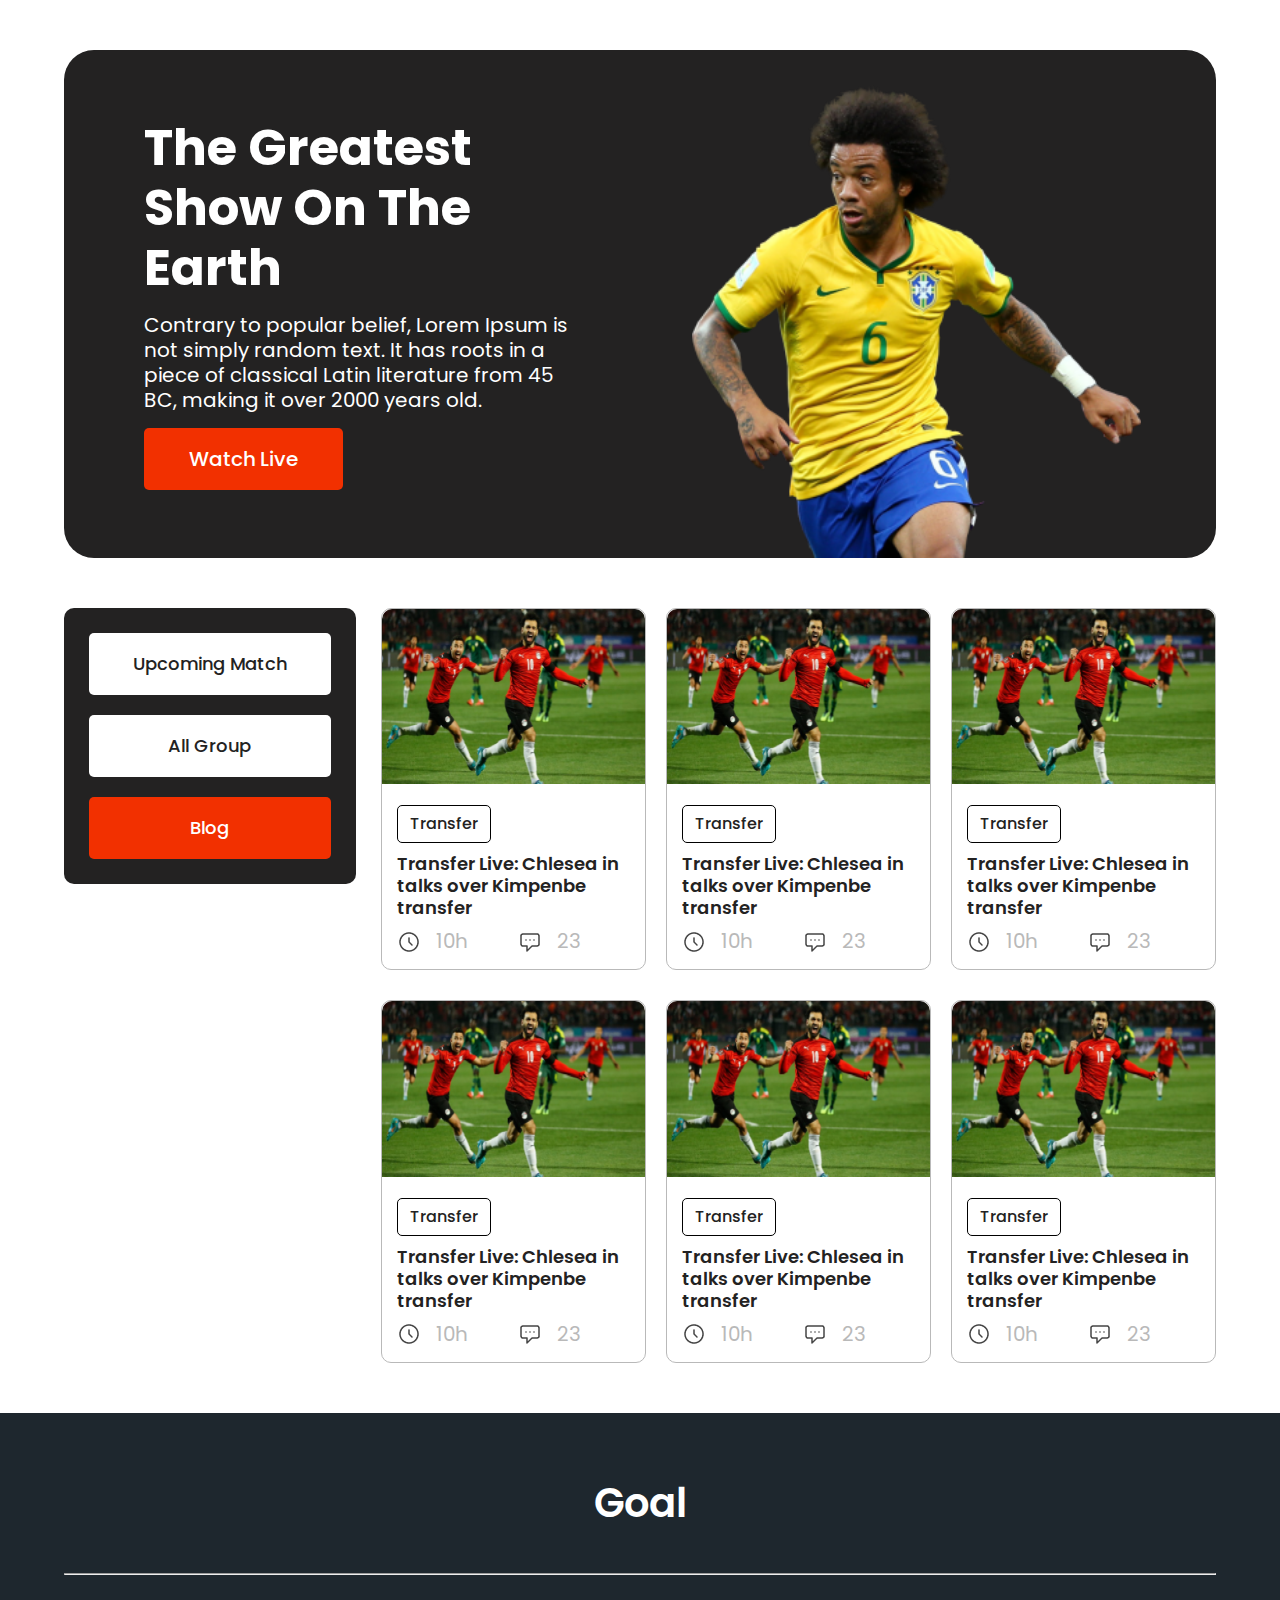
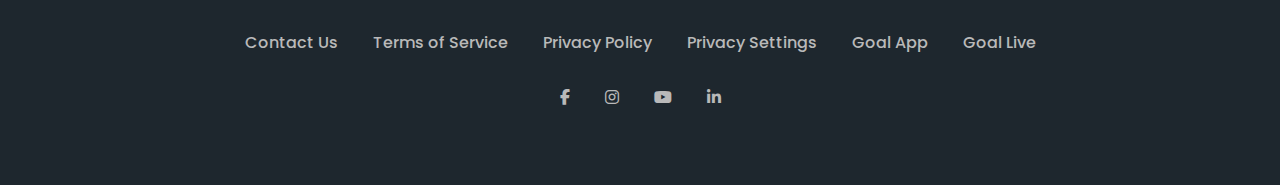
==== commit 033802c6: "finish" ====
--- a/index.html
+++ b/index.html
@@ -210,5 +210,6 @@
       </div>
     </footer>
     <!-- footer part end -->
+    
   </body>
 </html>
--- a/css/style.css
+++ b/css/style.css
@@ -326,4 +326,5 @@
   color: var(--color-footer-link);
 }
 
+
 /* upcomming page part end*/
